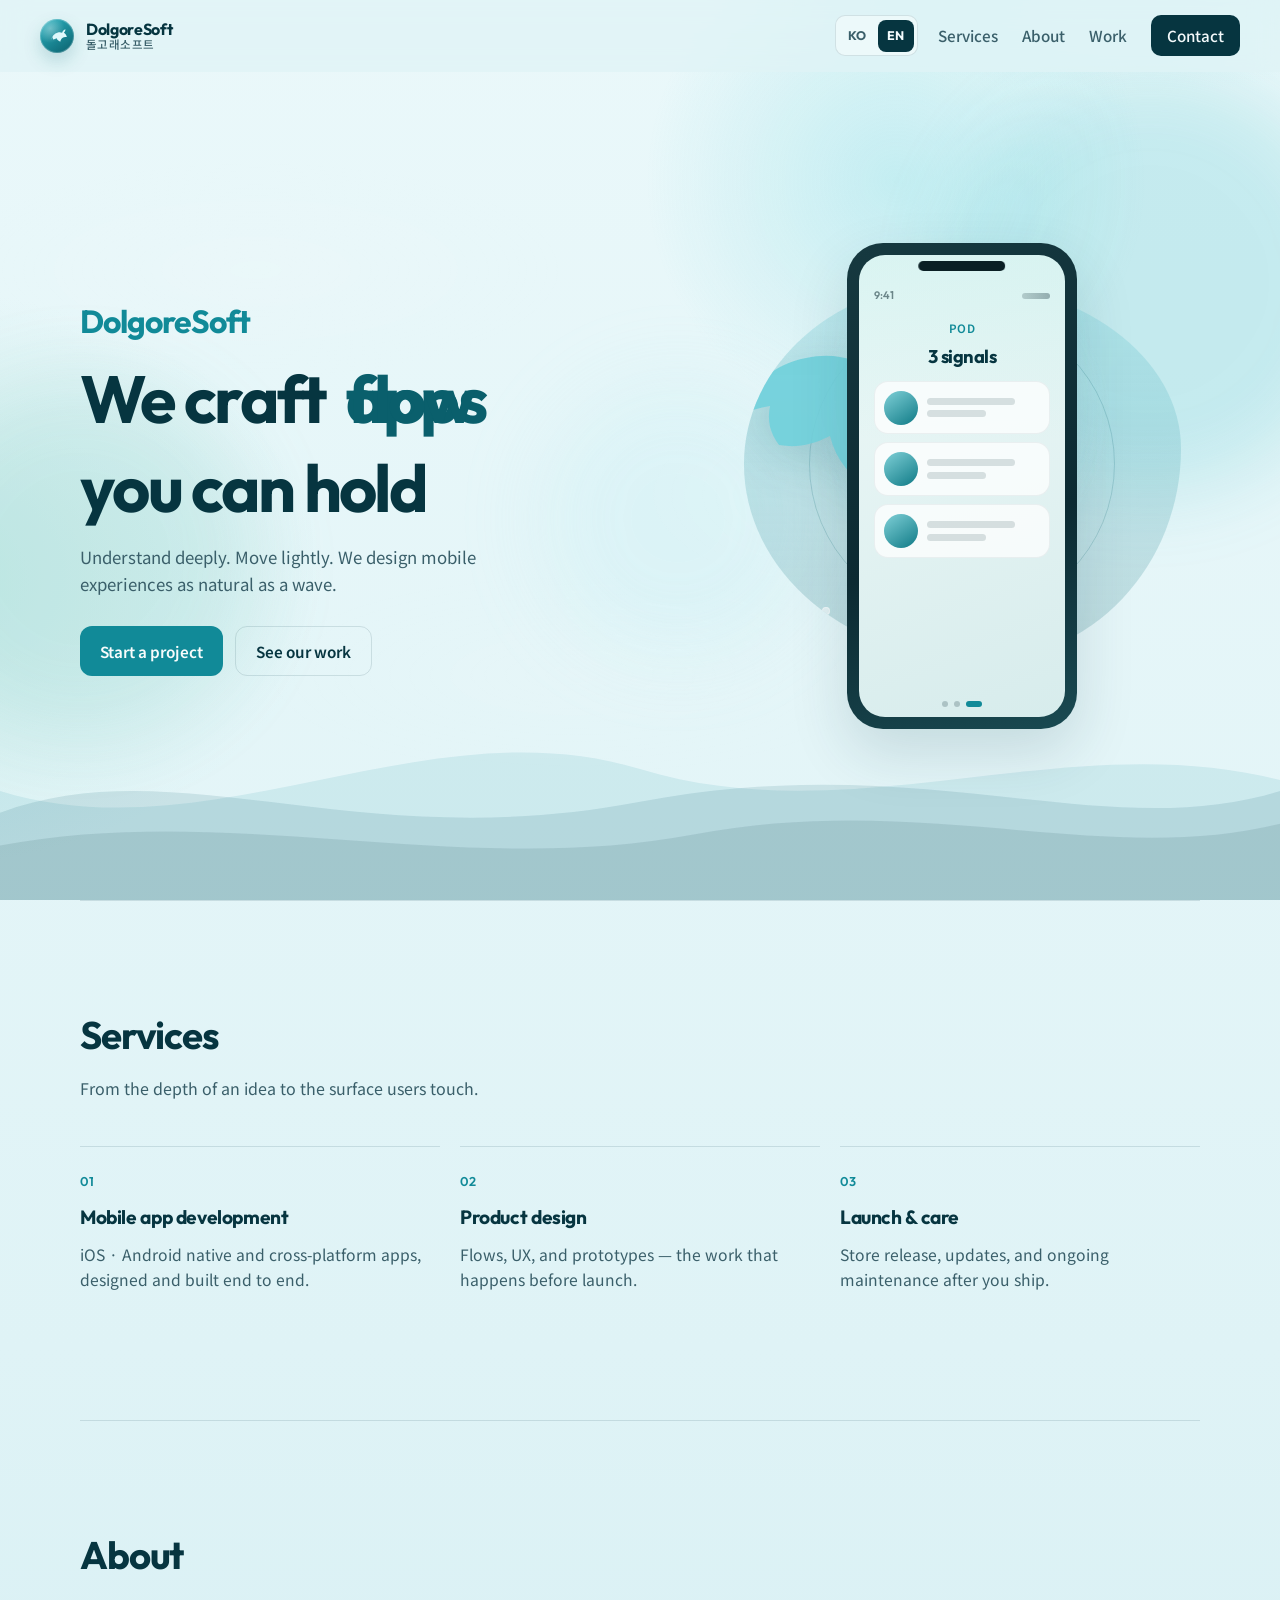
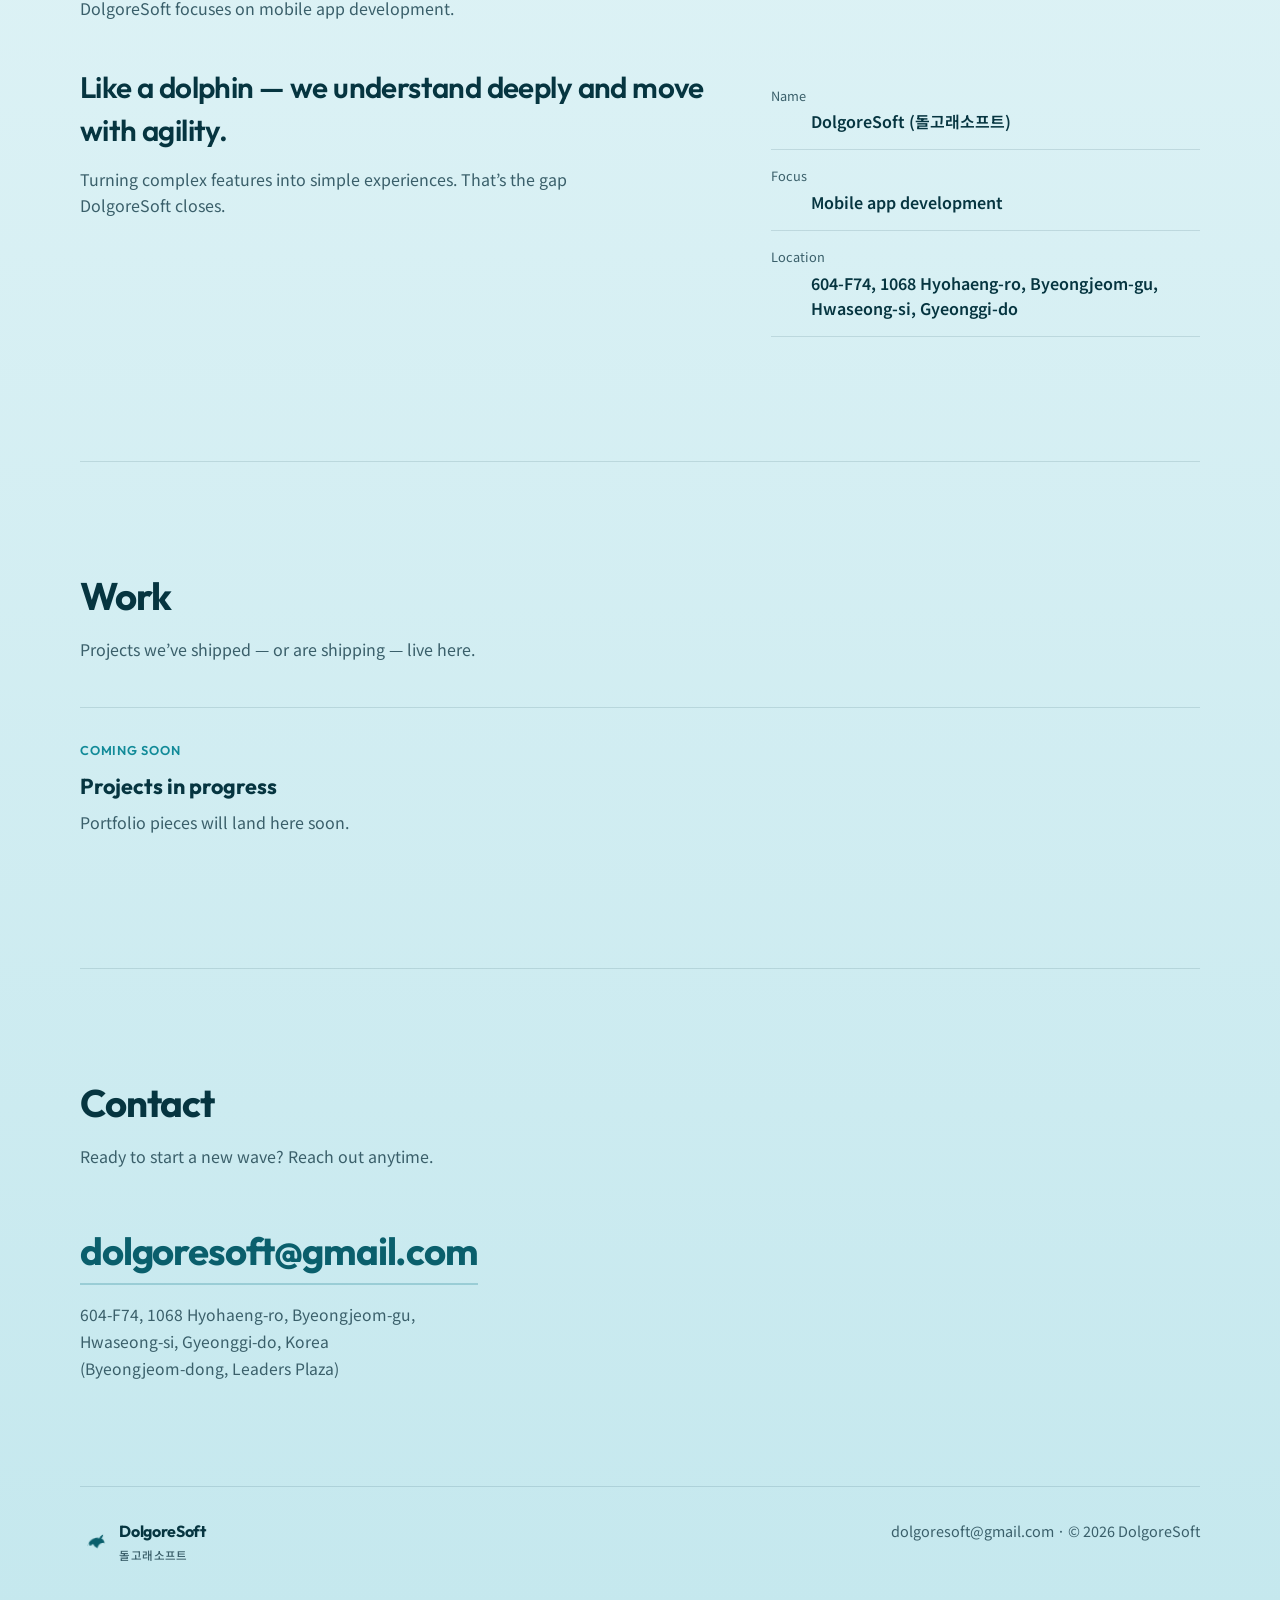
==== en/index.html @ 0cda20f8 "Add files via upload" ====
<!DOCTYPE html>
<html lang="en">
  <head>
    <meta charset="UTF-8" />
    <meta
      name="viewport"
      content="width=device-width, initial-scale=1.0, viewport-fit=cover"
    />
    <meta
      name="description"
      content="DolgoreSoft — mobile apps designed to feel as natural as a wave."
    />
    <title>DolgoreSoft | 돌고래소프트</title>
    <link rel="alternate" hreflang="ko" href="../" />
    <link rel="alternate" hreflang="en" href="./" />
    <link rel="alternate" hreflang="x-default" href="../" />
    <link rel="preconnect" href="https://fonts.googleapis.com" />
    <link rel="preconnect" href="https://fonts.gstatic.com" crossorigin />
    <link
      href="https://fonts.googleapis.com/css2?family=Outfit:wght@400;500;600;700&family=Noto+Sans+KR:wght@400;500;600;700&display=swap"
      rel="stylesheet"
    />
    <link rel="stylesheet" href="../styles.css" />
  </head>
  <body>
    <div class="ambient" aria-hidden="true">
      <div class="ambient__glow ambient__glow--a"></div>
      <div class="ambient__glow ambient__glow--b"></div>
      <div class="ambient__glow ambient__glow--c"></div>
      <div class="ambient__spot" data-spot></div>
      <div class="ambient__caustic"></div>
      <svg class="ambient__waves" viewBox="0 0 1440 220" preserveAspectRatio="none">
        <path
          class="wave wave--back"
          d="M0,120 C240,180 480,40 720,100 C960,160 1200,60 1440,110 L1440,220 L0,220 Z"
        />
        <path
          class="wave wave--mid"
          d="M0,140 C200,80 400,180 720,130 C1040,80 1240,170 1440,120 L1440,220 L0,220 Z"
        />
        <path
          class="wave wave--front"
          d="M0,170 C260,130 520,200 780,160 C1040,120 1240,190 1440,150 L1440,220 L0,220 Z"
        />
      </svg>
    </div>

    <header class="site-header">
      <a class="brand" href="#top">
        <span class="brand__mark" aria-hidden="true">
          <svg viewBox="0 0 48 48" fill="none">
            <path
              class="dolphin-path"
              d="M8.5 28.5c2.2-7.8 8.4-13.2 16.8-14.2 3.4-.4 6.2.2 8.8 1.8 1.8-3.4 4.6-5.8 8.4-6.6-.6 3.2-2.2 5.6-4.6 7.2 3.2 2.4 5 5.8 5.2 10.2-3.8-1.4-7-1.2-10 .6-2.8 1.8-4.8 4.4-5.6 7.6-3.6-2.2-6.2-5.4-7.4-9.4-2.4 1.8-4.6 2.4-7.2 2.2-.8-2.2-.8-4.2-.4-6.4z"
              fill="currentColor"
            />
            <circle cx="36.2" cy="18.8" r="1.35" fill="#e8fbff" />
          </svg>
        </span>
        <span class="brand__text">
          <span class="brand__ko">DolgoreSoft</span>
          <span class="brand__en">돌고래소프트</span>
        </span>
      </a>
      <div class="header-actions">
        <nav class="lang" aria-label="Language">
          <a class="lang__link" href="../" hreflang="ko" lang="ko">KO</a>
          <a class="lang__link is-active" href="./" hreflang="en" lang="en" aria-current="page">EN</a>
        </nav>
        <nav class="nav" aria-label="Primary">
          <a href="#services">Services</a>
          <a href="#about">About</a>
          <a href="#work">Work</a>
          <a href="#contact" class="nav__cta">Contact</a>
        </nav>
        <button class="nav-toggle" type="button" aria-label="Open menu" aria-expanded="false">
          <span></span>
          <span></span>
        </button>
      </div>
    </header>

    <main id="top">
      <section class="hero" data-hero>
        <div class="hero__copy">
          <p class="hero__brand">DolgoreSoft</p>
          <h1 class="hero__title">
            <span class="hero__title-static">We craft</span>
            <span class="hero__swap" data-swap aria-live="polite">
              <span class="hero__swap-item is-active">apps</span>
              <span class="hero__swap-item">flow</span>
              <span class="hero__swap-item">moments</span>
            </span>
            <span class="hero__title-static">you can hold</span>
          </h1>
          <p class="hero__lead">
            Understand deeply. Move lightly.
            We design mobile experiences as natural as a wave.
          </p>
          <div class="hero__actions">
            <a class="btn btn--primary" href="#contact" data-magnetic>
              <span>Start a project</span>
            </a>
            <a class="btn btn--ghost" href="#work">See our work</a>
          </div>
        </div>

        <div class="hero__visual" data-tilt-stage>
          <div class="sea" aria-hidden="true">
            <div class="sea__ripple sea__ripple--a"></div>
            <div class="sea__ripple sea__ripple--b"></div>
            <div class="sea__bubble" style="--x: 18%; --d: 0s; --s: 8px"></div>
            <div class="sea__bubble" style="--x: 72%; --d: 1.2s; --s: 6px"></div>
            <div class="sea__bubble" style="--x: 58%; --d: 2.4s; --s: 10px"></div>
            <div class="sea__bubble" style="--x: 34%; --d: 3.1s; --s: 5px"></div>

            <svg class="sea__dolphin" viewBox="0 0 240 140" fill="none">
              <path
                d="M14 86c6-10 14-18 26-22 4-16 18-30 40-34 18-4 34 0 46 10 8-14 22-24 42-26-2 12-8 22-18 28 18 8 30 24 32 46-16-6-30-4-42 6-8 6-14 14-16 24-14-8-24-20-28-36-12 6-22 8-34 6-6-8-8-16-6-26-14 2-26 8-42 24z"
                fill="url(#dolphinGradEn)"
              />
              <path
                d="M156 48c8-2 16-1 24 4 2 8-2 14-10 18-8 2-16 0-22-6 2-6 4-12 8-16z"
                fill="url(#dolphinGradEn)"
                opacity="0.9"
              />
              <circle cx="168" cy="52" r="3.4" fill="#f4fdff" />
              <path
                d="M188 34c10-4 22-2 30 6-12 2-22 8-28 18-4-8-6-16-2-24z"
                fill="url(#dolphinGradEn)"
                opacity="0.85"
              />
              <defs>
                <linearGradient id="dolphinGradEn" x1="20" y1="30" x2="210" y2="110">
                  <stop stop-color="#6fd0db" />
                  <stop offset="0.55" stop-color="#1494a3" />
                  <stop offset="1" stop-color="#0a5f6c" />
                </linearGradient>
              </defs>
            </svg>
          </div>

          <button
            class="phone"
            type="button"
            data-phone
            aria-label="Advance app preview screens"
          >
            <div class="phone__bezel" data-tilt>
              <div class="phone__notch"></div>
              <div class="phone__screen">
                <div class="phone__slides" data-slides>
                  <article class="phone__slide is-active" data-slide="0">
                    <div class="ui-status">
                      <span>9:41</span>
                      <span class="ui-dots"></span>
                    </div>
                    <p class="ui-eyebrow">Tide</p>
                    <h3 class="ui-title">Morning dive</h3>
                    <div class="ui-hero-block ui-hero-block--sea"></div>
                    <div class="ui-row">
                      <div class="ui-chip">Focus</div>
                      <div class="ui-chip">Flow</div>
                    </div>
                    <div class="ui-cta">Continue</div>
                  </article>
                  <article class="phone__slide" data-slide="1">
                    <div class="ui-status">
                      <span>9:41</span>
                      <span class="ui-dots"></span>
                    </div>
                    <p class="ui-eyebrow">Current</p>
                    <h3 class="ui-title">Weekly pulse</h3>
                    <div class="ui-bars" aria-hidden="true">
                      <span style="--h: 42%"></span>
                      <span style="--h: 68%"></span>
                      <span style="--h: 54%"></span>
                      <span style="--h: 86%"></span>
                      <span style="--h: 70%"></span>
                    </div>
                    <div class="ui-stat">
                      <strong>+18%</strong>
                      <span>smoother flow</span>
                    </div>
                  </article>
                  <article class="phone__slide" data-slide="2">
                    <div class="ui-status">
                      <span>9:41</span>
                      <span class="ui-dots"></span>
                    </div>
                    <p class="ui-eyebrow">Pod</p>
                    <h3 class="ui-title">3 signals</h3>
                    <div class="ui-list">
                      <div class="ui-list-item">
                        <span class="ui-avatar"></span>
                        <span class="ui-lines"><i></i><i></i></span>
                      </div>
                      <div class="ui-list-item">
                        <span class="ui-avatar"></span>
                        <span class="ui-lines"><i></i><i></i></span>
                      </div>
                      <div class="ui-list-item">
                        <span class="ui-avatar"></span>
                        <span class="ui-lines"><i></i><i></i></span>
                      </div>
                    </div>
                  </article>
                </div>
                <div class="phone__dots" data-dots aria-hidden="true">
                  <span class="is-active"></span>
                  <span></span>
                  <span></span>
                </div>
              </div>
            </div>
          </button>

          <p class="hero__hint">Tap the screen for the next wave</p>
        </div>
      </section>

      <section id="services" class="section" data-reveal>
        <div class="section__head">
          <h2>Services</h2>
          <p>From the depth of an idea to the surface users touch.</p>
        </div>
        <ul class="service-list">
          <li class="service-item" data-reveal-item>
            <span class="service-item__index">01</span>
            <h3>Mobile app development</h3>
            <p>iOS · Android native and cross-platform apps, designed and built end to end.</p>
          </li>
          <li class="service-item" data-reveal-item>
            <span class="service-item__index">02</span>
            <h3>Product design</h3>
            <p>Flows, UX, and prototypes — the work that happens before launch.</p>
          </li>
          <li class="service-item" data-reveal-item>
            <span class="service-item__index">03</span>
            <h3>Launch &amp; care</h3>
            <p>Store release, updates, and ongoing maintenance after you ship.</p>
          </li>
        </ul>
      </section>

      <section id="about" class="section section--about" data-reveal>
        <div class="section__head">
          <h2>About</h2>
          <p>DolgoreSoft focuses on mobile app development.</p>
        </div>
        <div class="about-grid">
          <div class="about-story" data-reveal-item>
            <p class="about-lead">
              Like a dolphin — we understand deeply and move with agility.
            </p>
            <p class="about-body">
              Turning complex features into simple experiences.
              That’s the gap DolgoreSoft closes.
            </p>
          </div>
          <dl class="about-meta" data-reveal-item>
            <div>
              <dt>Name</dt>
              <dd>DolgoreSoft (돌고래소프트)</dd>
            </div>
            <div>
              <dt>Focus</dt>
              <dd>Mobile app development</dd>
            </div>
            <div>
              <dt>Location</dt>
              <dd>604-F74, 1068 Hyohaeng-ro, Byeongjeom-gu, Hwaseong-si, Gyeonggi-do</dd>
            </div>
          </dl>
        </div>
      </section>

      <section id="work" class="section" data-reveal>
        <div class="section__head">
          <h2>Work</h2>
          <p>Projects we’ve shipped — or are shipping — live here.</p>
        </div>
        <ul class="work-list">
          <li class="work-item work-item--empty" data-reveal-item>
            <span class="work-item__label">Coming soon</span>
            <h3>Projects in progress</h3>
            <p>Portfolio pieces will land here soon.</p>
          </li>
        </ul>
      </section>

      <section id="contact" class="section section--contact" data-reveal>
        <div class="section__head">
          <h2>Contact</h2>
          <p>Ready to start a new wave? Reach out anytime.</p>
        </div>
        <div class="contact-block" data-reveal-item>
          <a class="contact-link" href="mailto:dolgoresoft@gmail.com">
            dolgoresoft@gmail.com
          </a>
          <address class="contact-address">
            604-F74, 1068 Hyohaeng-ro, Byeongjeom-gu,<br />
            Hwaseong-si, Gyeonggi-do, Korea<br />
            (Byeongjeom-dong, Leaders Plaza)
          </address>
        </div>
      </section>
    </main>

    <footer class="site-footer">
      <div class="site-footer__brand">
        <span class="brand__mark brand__mark--sm" aria-hidden="true">
          <svg viewBox="0 0 48 48" fill="none">
            <path
              d="M8.5 28.5c2.2-7.8 8.4-13.2 16.8-14.2 3.4-.4 6.2.2 8.8 1.8 1.8-3.4 4.6-5.8 8.4-6.6-.6 3.2-2.2 5.6-4.6 7.2 3.2 2.4 5 5.8 5.2 10.2-3.8-1.4-7-1.2-10 .6-2.8 1.8-4.8 4.4-5.6 7.6-3.6-2.2-6.2-5.4-7.4-9.4-2.4 1.8-4.6 2.4-7.2 2.2-.8-2.2-.8-4.2-.4-6.4z"
              fill="currentColor"
            />
          </svg>
        </span>
        <div>
          <span class="brand__ko">DolgoreSoft</span>
          <span class="brand__en">돌고래소프트</span>
        </div>
      </div>
      <p>
        <a href="mailto:dolgoresoft@gmail.com">dolgoresoft@gmail.com</a>
        · © <span id="year"></span> DolgoreSoft
      </p>
    </footer>

    <script src="../main.js"></script>
  </body>
</html>
---- styles.css ----
:root {
  --bg: #dff3f6;
  --bg-deep: #c5e8ee;
  --ink: #063540;
  --ink-soft: #3a5f6a;
  --line: rgba(6, 53, 64, 0.12);
  --accent: #118a98;
  --accent-deep: #0a5f6c;
  --foam: #eefbff;
  --sea: #7fd4de;
  --surface: rgba(255, 255, 255, 0.55);
  --surface-strong: rgba(255, 255, 255, 0.85);
  --shadow: 0 24px 60px rgba(6, 60, 72, 0.14);
  --radius: 18px;
  --font-display: "Outfit", "Noto Sans KR", sans-serif;
  --font-body: "Noto Sans KR", "Outfit", sans-serif;
  --header-h: 72px;
  --max: 1120px;
  --spot-x: 70%;
  --spot-y: 20%;
  --page-pad: clamp(1rem, 4vw, 2.5rem);
  --safe-t: env(safe-area-inset-top, 0px);
  --safe-r: env(safe-area-inset-right, 0px);
  --safe-b: env(safe-area-inset-bottom, 0px);
  --safe-l: env(safe-area-inset-left, 0px);
}

*,
*::before,
*::after {
  box-sizing: border-box;
}

html {
  scroll-behavior: smooth;
}

body {
  margin: 0;
  min-height: 100vh;
  min-height: 100dvh;
  color: var(--ink);
  font-family: var(--font-body);
  font-size: 16px;
  line-height: 1.6;
  background:
    radial-gradient(1000px 640px at 88% -8%, rgba(90, 210, 220, 0.38), transparent 55%),
    radial-gradient(820px 560px at -8% 18%, rgba(160, 220, 210, 0.42), transparent 52%),
    radial-gradient(700px 420px at 50% 110%, rgba(10, 95, 108, 0.12), transparent 60%),
    linear-gradient(180deg, #eaf8fa 0%, var(--bg) 42%, var(--bg-deep) 100%);
  overflow-x: hidden;
  -webkit-text-size-adjust: 100%;
  text-size-adjust: 100%;
}

body.is-nav-open {
  overflow: hidden;
}

img {
  max-width: 100%;
  display: block;
}

a {
  color: inherit;
  text-decoration: none;
}

button {
  font: inherit;
  color: inherit;
}

ul,
dl {
  margin: 0;
  padding: 0;
  list-style: none;
}

h1,
h2,
h3,
p {
  margin: 0;
}

.ambient {
  pointer-events: none;
  position: fixed;
  inset: 0;
  z-index: -1;
  overflow: hidden;
}

.ambient__glow {
  position: absolute;
  border-radius: 50%;
  filter: blur(40px);
  opacity: 0.55;
  animation: drift 14s ease-in-out infinite;
}

.ambient__glow--a {
  width: 420px;
  height: 420px;
  top: 8%;
  right: -80px;
  background: rgba(64, 190, 200, 0.38);
}

.ambient__glow--b {
  width: 360px;
  height: 360px;
  bottom: 18%;
  left: -100px;
  background: rgba(120, 200, 190, 0.32);
  animation-delay: -5s;
}

.ambient__glow--c {
  width: 280px;
  height: 280px;
  top: 42%;
  left: 42%;
  background: rgba(180, 235, 240, 0.35);
  animation-delay: -9s;
}

.ambient__spot {
  position: absolute;
  width: 520px;
  height: 520px;
  left: var(--spot-x);
  top: var(--spot-y);
  translate: -50% -50%;
  border-radius: 50%;
  background: radial-gradient(circle, rgba(90, 210, 220, 0.3), transparent 68%);
  transition: opacity 0.4s ease;
  opacity: 0.85;
  will-change: left, top;
}

.ambient__caustic {
  position: absolute;
  inset: 0;
  opacity: 0.35;
  background:
    radial-gradient(ellipse 40% 20% at 20% 30%, rgba(255, 255, 255, 0.35), transparent 60%),
    radial-gradient(ellipse 30% 18% at 70% 55%, rgba(255, 255, 255, 0.22), transparent 65%),
    radial-gradient(ellipse 35% 16% at 45% 75%, rgba(255, 255, 255, 0.18), transparent 70%);
  animation: caustic 12s ease-in-out infinite;
  mix-blend-mode: soft-light;
}

.ambient__waves {
  position: absolute;
  left: 0;
  right: 0;
  bottom: 0;
  width: 100%;
  height: min(28vh, 240px);
}

.wave {
  animation: tide 10s ease-in-out infinite;
}

.wave--back {
  fill: rgba(17, 138, 152, 0.1);
}

.wave--mid {
  fill: rgba(10, 95, 108, 0.12);
  animation-duration: 8s;
  animation-delay: -2s;
}

.wave--front {
  fill: rgba(6, 53, 64, 0.1);
  animation-duration: 7s;
  animation-delay: -4s;
}

@keyframes drift {
  0%,
  100% {
    transform: translate(0, 0) scale(1);
  }
  50% {
    transform: translate(-18px, 22px) scale(1.05);
  }
}

@keyframes caustic {
  0%,
  100% {
    transform: translate(0, 0) scale(1);
    opacity: 0.28;
  }
  50% {
    transform: translate(-12px, 8px) scale(1.04);
    opacity: 0.4;
  }
}

@keyframes tide {
  0%,
  100% {
    transform: translateX(0);
  }
  50% {
    transform: translateX(-2.5%);
  }
}

.site-header {
  position: sticky;
  top: 0;
  z-index: 20;
  display: flex;
  align-items: center;
  justify-content: space-between;
  gap: 1rem;
  height: calc(var(--header-h) + var(--safe-t));
  padding:
    var(--safe-t)
    calc(var(--page-pad) + var(--safe-r))
    0
    calc(var(--page-pad) + var(--safe-l));
  backdrop-filter: blur(14px);
  background: rgba(223, 243, 246, 0.75);
  border-bottom: 1px solid transparent;
  transition: border-color 0.25s ease, background 0.25s ease;
}

.site-header.is-scrolled {
  border-bottom-color: var(--line);
  background: rgba(234, 248, 250, 0.88);
}

.brand {
  display: flex;
  align-items: center;
  gap: 0.75rem;
}

.brand__mark {
  display: grid;
  place-items: center;
  width: 34px;
  height: 34px;
  border-radius: 50%;
  color: #dff8fb;
  background:
    radial-gradient(circle at 30% 28%, rgba(255, 255, 255, 0.35), transparent 42%),
    linear-gradient(145deg, #2db6c4, #0a5f6c);
  box-shadow:
    inset 0 0 0 1px rgba(255, 255, 255, 0.22),
    0 8px 18px rgba(10, 95, 108, 0.2);
  transition: transform 0.35s ease;
  overflow: hidden;
}

.brand__mark svg {
  width: 22px;
  height: 22px;
  transform: translate(1px, 1px) rotate(-8deg);
}

.brand__mark--sm {
  width: 28px;
  height: 28px;
  color: var(--accent-deep);
  background: transparent;
  box-shadow: none;
}

.brand__mark--sm svg {
  width: 24px;
  height: 24px;
  color: var(--accent-deep);
}

.brand:hover .brand__mark {
  transform: translateY(-2px) rotate(-6deg) scale(1.05);
}

.brand__text {
  display: flex;
  flex-direction: column;
  line-height: 1.15;
}

.brand__ko {
  font-family: var(--font-display);
  font-weight: 700;
  font-size: 1rem;
  letter-spacing: -0.02em;
}

.brand__en {
  font-family: var(--font-display);
  font-size: 0.72rem;
  font-weight: 500;
  color: var(--ink-soft);
  letter-spacing: 0.04em;
}

.header-actions {
  display: flex;
  align-items: center;
  gap: 1.25rem;
}

.lang {
  display: inline-flex;
  align-items: center;
  gap: 0.15rem;
  padding: 0.2rem;
  border: 1px solid var(--line);
  border-radius: 10px;
  background: rgba(255, 255, 255, 0.45);
}

.lang__link {
  min-width: 36px;
  min-height: 32px;
  display: inline-flex;
  align-items: center;
  justify-content: center;
  border-radius: 8px;
  font-family: var(--font-display);
  font-size: 0.78rem;
  font-weight: 700;
  letter-spacing: 0.04em;
  color: var(--ink-soft);
  transition: background 0.2s ease, color 0.2s ease;
}

.lang__link:hover {
  color: var(--ink);
}

.lang__link.is-active {
  background: var(--ink);
  color: #f4fcfd;
}

.nav {
  display: flex;
  align-items: center;
  gap: 1.5rem;
}

.nav a {
  font-size: 0.95rem;
  font-weight: 500;
  color: var(--ink-soft);
  transition: color 0.2s ease;
}

.nav a:hover {
  color: var(--ink);
}

.nav__cta {
  padding: 0.55rem 1rem;
  border-radius: 10px;
  background: var(--ink);
  color: #f4fafb !important;
}

.nav__cta:hover {
  background: var(--accent-deep);
  color: #fff !important;
}

.nav-toggle {
  display: none;
  width: 44px;
  height: 44px;
  border: 1px solid var(--line);
  border-radius: 10px;
  background: var(--surface-strong);
  padding: 0;
  cursor: pointer;
  flex-shrink: 0;
  -webkit-tap-highlight-color: transparent;
}

.nav-toggle span {
  display: block;
  width: 18px;
  height: 2px;
  margin: 5px auto;
  background: var(--ink);
  transition: transform 0.25s ease, opacity 0.25s ease;
}

.nav-toggle[aria-expanded="true"] span:first-child {
  transform: translateY(3.5px) rotate(45deg);
}

.nav-toggle[aria-expanded="true"] span:last-child {
  transform: translateY(-3.5px) rotate(-45deg);
}

main {
  width: min(100% - (var(--page-pad) * 2), var(--max));
  margin: 0 auto;
  padding-left: var(--safe-l);
  padding-right: var(--safe-r);
}

.hero {
  display: grid;
  grid-template-columns: 1.1fr 0.9fr;
  align-items: center;
  gap: clamp(2rem, 5vw, 4rem);
  min-height: calc(100svh - var(--header-h) - var(--safe-t));
  min-height: calc(100dvh - var(--header-h) - var(--safe-t));
  padding: clamp(1.5rem, 5vw, 4rem) 0;
  perspective: 1200px;
}

.hero__brand {
  font-family: var(--font-display);
  font-size: clamp(1.5rem, 3vw, 2rem);
  font-weight: 700;
  letter-spacing: -0.03em;
  color: var(--accent);
  margin-bottom: 0.75rem;
  opacity: 0;
  animation: rise 0.8s ease forwards;
}

.hero__title {
  font-family: var(--font-display);
  font-size: clamp(2rem, 5.2vw, 4.2rem);
  font-weight: 700;
  line-height: 1.18;
  letter-spacing: -0.04em;
  margin-bottom: 1.1rem;
  opacity: 0;
  animation: rise 0.8s ease 0.1s forwards;
  display: flex;
  flex-wrap: wrap;
  align-items: baseline;
  gap: 0.15em 0.3em;
}

.hero__swap {
  position: relative;
  display: inline-grid;
  min-width: 3.4em;
  color: var(--accent-deep);
  overflow: hidden;
  vertical-align: baseline;
}

html[lang="en"] .hero__swap {
  min-width: 4.6em;
}

.hero__swap-item {
  grid-area: 1 / 1;
  opacity: 0;
  transform: translateY(110%);
  transition:
    opacity 0.45s ease,
    transform 0.55s cubic-bezier(0.22, 1, 0.36, 1);
}

.hero__swap-item.is-active {
  opacity: 1;
  transform: translateY(0);
}

.hero__swap-item.is-exit {
  opacity: 0;
  transform: translateY(-110%);
}

.hero__lead {
  max-width: 28rem;
  color: var(--ink-soft);
  font-size: 1.05rem;
  margin-bottom: 1.75rem;
  opacity: 0;
  animation: rise 0.8s ease 0.2s forwards;
}

.hero__actions {
  display: flex;
  flex-wrap: wrap;
  gap: 0.75rem;
  opacity: 0;
  animation: rise 0.8s ease 0.3s forwards;
}

.btn {
  position: relative;
  display: inline-flex;
  align-items: center;
  justify-content: center;
  min-height: 48px;
  padding: 0.75rem 1.25rem;
  border-radius: 12px;
  font-weight: 600;
  font-size: 0.95rem;
  transition:
    transform 0.2s ease,
    background 0.2s ease,
    color 0.2s ease,
    box-shadow 0.2s ease;
  will-change: transform;
  -webkit-tap-highlight-color: transparent;
  touch-action: manipulation;
}

.btn--primary {
  background: var(--accent);
  color: #f7fcfc;
  overflow: hidden;
}

.btn--primary span {
  position: relative;
  z-index: 1;
}

.btn--primary:hover {
  background: var(--accent-deep);
  box-shadow: 0 12px 28px rgba(15, 122, 134, 0.28);
}

.btn--ghost {
  background: transparent;
  border: 1px solid var(--line);
  color: var(--ink);
}

.btn--ghost:hover {
  background: var(--surface-strong);
  transform: translateY(-1px);
}

.hero__visual {
  position: relative;
  display: grid;
  place-items: center;
  min-height: 460px;
  opacity: 0;
  animation: rise 1s ease 0.25s forwards;
}

.sea {
  position: absolute;
  inset: 8% 4% 14%;
  border-radius: 48% 52% 46% 54% / 48% 44% 56% 52%;
  background:
    radial-gradient(circle at 50% 35%, rgba(190, 240, 245, 0.55), transparent 45%),
    linear-gradient(180deg, rgba(127, 212, 222, 0.35), rgba(10, 95, 108, 0.18));
  overflow: hidden;
}

.sea__ripple {
  position: absolute;
  left: 50%;
  top: 48%;
  width: 70%;
  aspect-ratio: 1;
  border: 1px solid rgba(10, 95, 108, 0.18);
  border-radius: 50%;
  transform: translate(-50%, -50%);
  animation: ripple 5.5s ease-out infinite;
}

.sea__ripple--b {
  width: 48%;
  animation-delay: 1.6s;
}

.sea__bubble {
  position: absolute;
  bottom: 12%;
  left: var(--x);
  width: var(--s);
  height: var(--s);
  border-radius: 50%;
  background: rgba(255, 255, 255, 0.55);
  box-shadow: inset 0 0 0 1px rgba(255, 255, 255, 0.4);
  animation: bubble 7s ease-in-out infinite;
  animation-delay: var(--d);
}

.sea__dolphin {
  position: absolute;
  width: min(88%, 360px);
  left: 28%;
  top: 36%;
  transform: translate(-50%, -50%);
  opacity: 0.9;
  z-index: 0;
  animation: swim 7s ease-in-out infinite;
  filter: drop-shadow(0 16px 24px rgba(10, 95, 108, 0.22));
}

@keyframes swim {
  0%,
  100% {
    transform: translate(-54%, -48%) rotate(-6deg);
  }
  50% {
    transform: translate(-44%, -56%) rotate(4deg);
  }
}

.phone {
  position: relative;
  z-index: 2;
  border: 0;
  padding: 0;
  background: transparent;
  cursor: pointer;
  -webkit-tap-highlight-color: transparent;
}

.hero__hint {
  position: absolute;
  bottom: 0.35rem;
  font-size: 0.82rem;
  color: var(--ink-soft);
  letter-spacing: -0.01em;
  opacity: 0.8;
  animation: pulse-hint 2.4s ease-in-out infinite;
}

.phone__bezel {
  width: min(230px, 58vw);
  aspect-ratio: 9 / 19;
  padding: 12px;
  border-radius: 36px;
  background: linear-gradient(160deg, #163940, #0c2a32 60%, #1a4a52);
  box-shadow: var(--shadow);
  transform-style: preserve-3d;
  transition: transform 0.15s ease-out, box-shadow 0.3s ease;
  will-change: transform;
}

.phone:hover .phone__bezel,
.phone:focus-visible .phone__bezel {
  box-shadow: 0 28px 70px rgba(10, 60, 70, 0.2);
}

.phone:active .phone__bezel {
  transform: scale(0.98);
}

.phone__notch {
  position: absolute;
  top: 18px;
  left: 50%;
  width: 38%;
  height: 10px;
  transform: translateX(-50%);
  border-radius: 999px;
  background: #0a1f24;
  z-index: 2;
}

.phone__screen {
  position: relative;
  height: 100%;
  border-radius: 26px;
  overflow: hidden;
  background:
    linear-gradient(180deg, rgba(180, 235, 230, 0.35), transparent 40%),
    linear-gradient(160deg, #eef9f8, #d7ecec);
}

.phone__slides {
  position: relative;
  height: calc(100% - 28px);
}

.phone__slide {
  position: absolute;
  inset: 0;
  display: flex;
  flex-direction: column;
  gap: 0.55rem;
  padding: 2rem 0.95rem 0.75rem;
  opacity: 0;
  transform: translateX(18%) scale(0.98);
  pointer-events: none;
  transition:
    opacity 0.4s ease,
    transform 0.5s cubic-bezier(0.22, 1, 0.36, 1);
}

.phone__slide.is-active {
  opacity: 1;
  transform: translateX(0) scale(1);
  pointer-events: auto;
}

.phone__slide.is-exit {
  opacity: 0;
  transform: translateX(-14%) scale(0.98);
}

.phone__dots {
  position: absolute;
  left: 0;
  right: 0;
  bottom: 10px;
  display: flex;
  justify-content: center;
  gap: 6px;
}

.phone__dots span {
  width: 6px;
  height: 6px;
  border-radius: 50%;
  background: rgba(12, 42, 50, 0.22);
  transition: width 0.25s ease, background 0.25s ease;
}

.phone__dots span.is-active {
  width: 16px;
  border-radius: 999px;
  background: var(--accent);
}

.ui-status {
  display: flex;
  justify-content: space-between;
  align-items: center;
  font-family: var(--font-display);
  font-size: 0.68rem;
  font-weight: 600;
  color: rgba(12, 42, 50, 0.55);
}

.ui-dots {
  width: 28px;
  height: 6px;
  border-radius: 999px;
  background: linear-gradient(90deg, rgba(12, 42, 50, 0.2), rgba(12, 42, 50, 0.35));
}

.ui-eyebrow {
  margin-top: 0.35rem;
  font-size: 0.72rem;
  font-weight: 600;
  letter-spacing: 0.04em;
  text-transform: uppercase;
  color: var(--accent);
}

.ui-title {
  font-family: var(--font-display);
  font-size: 1.15rem;
  letter-spacing: -0.03em;
  line-height: 1.2;
}

.ui-hero-block {
  flex: 1.4;
  min-height: 70px;
  border-radius: 16px;
  background:
    linear-gradient(135deg, rgba(17, 138, 152, 0.28), rgba(255, 255, 255, 0.7));
  border: 1px solid rgba(12, 42, 50, 0.06);
}

.ui-hero-block--sea {
  background:
    radial-gradient(circle at 70% 30%, rgba(255, 255, 255, 0.45), transparent 40%),
    linear-gradient(160deg, #7fd4de 0%, #118a98 48%, #0a5f6c 100%);
  position: relative;
  overflow: hidden;
}

.ui-hero-block--sea::after {
  content: "";
  position: absolute;
  width: 54px;
  height: 28px;
  right: 14px;
  bottom: 16px;
  border-radius: 50% 50% 40% 60%;
  background: rgba(238, 251, 255, 0.55);
  transform: rotate(-18deg);
  box-shadow: -18px 4px 0 -6px rgba(238, 251, 255, 0.28);
}

.ui-row {
  display: grid;
  grid-template-columns: 1fr 1fr;
  gap: 0.45rem;
}

.ui-chip {
  min-height: 42px;
  display: grid;
  place-items: center;
  border-radius: 12px;
  background: rgba(255, 255, 255, 0.75);
  border: 1px solid rgba(12, 42, 50, 0.06);
  font-size: 0.72rem;
  font-weight: 600;
  color: var(--ink-soft);
}

.ui-cta {
  min-height: 38px;
  display: grid;
  place-items: center;
  border-radius: 12px;
  background: rgba(15, 122, 134, 0.9);
  color: #f7fcfc;
  font-size: 0.78rem;
  font-weight: 600;
}

.ui-bars {
  flex: 1.5;
  display: grid;
  grid-template-columns: repeat(5, 1fr);
  align-items: end;
  gap: 0.35rem;
  padding: 0.4rem 0.15rem;
}

.ui-bars span {
  display: block;
  height: var(--h);
  border-radius: 8px 8px 4px 4px;
  background: linear-gradient(180deg, #3db8c2, #0f7a86);
  transform-origin: bottom;
  animation: bar-grow 0.7s ease both;
}

.phone__slide:not(.is-active) .ui-bars span {
  animation: none;
}

.ui-stat {
  display: flex;
  flex-direction: column;
  gap: 0.15rem;
  padding: 0.75rem;
  border-radius: 14px;
  background: rgba(255, 255, 255, 0.72);
  border: 1px solid rgba(12, 42, 50, 0.06);
}

.ui-stat strong {
  font-family: var(--font-display);
  font-size: 1.2rem;
  color: var(--accent-deep);
}

.ui-stat span {
  font-size: 0.72rem;
  color: var(--ink-soft);
}

.ui-list {
  display: grid;
  gap: 0.5rem;
  margin-top: 0.25rem;
}

.ui-list-item {
  display: grid;
  grid-template-columns: 34px 1fr;
  gap: 0.55rem;
  align-items: center;
  padding: 0.55rem;
  border-radius: 14px;
  background: rgba(255, 255, 255, 0.72);
  border: 1px solid rgba(12, 42, 50, 0.06);
}

.ui-avatar {
  width: 34px;
  height: 34px;
  border-radius: 50%;
  background: linear-gradient(145deg, #7fd0d7, #0f7a86);
}

.ui-lines {
  display: grid;
  gap: 0.35rem;
}

.ui-lines i {
  display: block;
  height: 7px;
  border-radius: 999px;
  background: rgba(12, 42, 50, 0.14);
}

.ui-lines i:first-child {
  width: 78%;
}

.ui-lines i:last-child {
  width: 52%;
}

@keyframes rise {
  from {
    opacity: 0;
    transform: translateY(18px);
  }
  to {
    opacity: 1;
    transform: translateY(0);
  }
}

@keyframes ripple {
  0% {
    transform: translate(-50%, -50%) scale(0.72);
    opacity: 0.55;
  }
  100% {
    transform: translate(-50%, -50%) scale(1.18);
    opacity: 0;
  }
}

@keyframes bubble {
  0% {
    transform: translateY(0) scale(1);
    opacity: 0;
  }
  15% {
    opacity: 0.7;
  }
  100% {
    transform: translateY(-160px) scale(0.7);
    opacity: 0;
  }
}

@keyframes pulse-hint {
  0%,
  100% {
    opacity: 0.45;
  }
  50% {
    opacity: 0.9;
  }
}

@keyframes bar-grow {
  from {
    transform: scaleY(0.2);
    opacity: 0.4;
  }
  to {
    transform: scaleY(1);
    opacity: 1;
  }
}

.section {
  padding: clamp(4rem, 10vw, 6.5rem) 0;
  border-top: 1px solid var(--line);
}

.section__head {
  max-width: 36rem;
  margin-bottom: clamp(2rem, 4vw, 2.75rem);
}

.section__head h2 {
  font-family: var(--font-display);
  font-size: clamp(1.8rem, 3vw, 2.4rem);
  letter-spacing: -0.03em;
  margin-bottom: 0.6rem;
}

.section__head p {
  color: var(--ink-soft);
}

.service-list {
  display: grid;
  grid-template-columns: repeat(3, 1fr);
  gap: 1.25rem;
}

.service-item {
  position: relative;
  padding: 1.5rem 0 1.5rem;
  border-top: 1px solid var(--line);
  transition: transform 0.35s ease;
}

.service-item::before {
  content: "";
  position: absolute;
  left: 0;
  top: -1px;
  width: 0;
  height: 2px;
  background: var(--accent);
  transition: width 0.4s cubic-bezier(0.22, 1, 0.36, 1);
}

.service-item:hover {
  transform: translateY(-4px);
}

.service-item:hover::before {
  width: 100%;
}

.service-item__index {
  display: block;
  margin-bottom: 0.7rem;
  font-family: var(--font-display);
  font-size: 0.8rem;
  font-weight: 600;
  letter-spacing: 0.08em;
  color: var(--accent);
}

.service-item h3 {
  font-family: var(--font-display);
  font-size: 1.2rem;
  letter-spacing: -0.02em;
  margin-bottom: 0.55rem;
}

.service-item p {
  color: var(--ink-soft);
  font-size: 0.98rem;
}

.about-grid {
  display: grid;
  grid-template-columns: 1.2fr 0.8fr;
  gap: clamp(1.5rem, 4vw, 3rem);
  align-items: start;
}

.about-story {
  display: grid;
  gap: 1rem;
}

.about-lead {
  font-family: var(--font-display);
  font-size: clamp(1.35rem, 2.5vw, 1.85rem);
  font-weight: 600;
  line-height: 1.45;
  letter-spacing: -0.02em;
}

.about-body {
  color: var(--ink-soft);
  max-width: 34rem;
}

.about-meta {
  display: grid;
  gap: 1rem;
  padding: 1.25rem 0;
}

.about-meta div {
  display: grid;
  gap: 0.2rem;
  padding-bottom: 0.9rem;
  border-bottom: 1px solid var(--line);
}

.about-meta dt {
  font-size: 0.8rem;
  color: var(--ink-soft);
}

.about-meta dd {
  font-weight: 600;
}

.work-list {
  display: grid;
  gap: 1rem;
}

.work-item {
  padding: 1.75rem 0;
  border-top: 1px solid var(--line);
  transition: padding-left 0.3s ease;
}

.work-item:hover {
  padding-left: 0.5rem;
}

.work-item__label {
  display: inline-block;
  margin-bottom: 0.55rem;
  font-family: var(--font-display);
  font-size: 0.8rem;
  font-weight: 600;
  letter-spacing: 0.06em;
  text-transform: uppercase;
  color: var(--accent);
}

.work-item h3 {
  font-family: var(--font-display);
  font-size: 1.35rem;
  margin-bottom: 0.4rem;
}

.work-item p {
  color: var(--ink-soft);
}

.section--contact .contact-block {
  padding: 0.5rem 0 0;
}

.contact-link {
  display: inline-block;
  max-width: 100%;
  font-family: var(--font-display);
  font-size: clamp(1.25rem, 4vw, 2.4rem);
  font-weight: 700;
  letter-spacing: -0.03em;
  color: var(--accent-deep);
  border-bottom: 2px solid rgba(15, 122, 134, 0.25);
  transition: color 0.2s ease, border-color 0.2s ease, letter-spacing 0.25s ease;
  word-break: break-all;
  overflow-wrap: anywhere;
}

.contact-link:hover {
  color: var(--accent);
  border-bottom-color: var(--accent);
  letter-spacing: -0.01em;
}

.contact-address {
  margin-top: 1.1rem;
  font-style: normal;
  color: var(--ink-soft);
  font-size: 0.98rem;
  line-height: 1.7;
  max-width: 28rem;
}

.site-footer a {
  color: var(--ink-soft);
  transition: color 0.2s ease;
}

.site-footer a:hover {
  color: var(--accent-deep);
}

.site-footer {
  width: min(100% - (var(--page-pad) * 2), var(--max));
  margin: 0 auto;
  padding:
    2rem
    var(--safe-r)
    calc(2.75rem + var(--safe-b))
    var(--safe-l);
  border-top: 1px solid var(--line);
  display: flex;
  flex-wrap: wrap;
  justify-content: space-between;
  gap: 1rem;
  color: var(--ink-soft);
  font-size: 0.9rem;
}

.site-footer__brand {
  display: flex;
  align-items: center;
  gap: 0.7rem;
}

.site-footer__brand > div {
  display: flex;
  flex-direction: column;
  gap: 0.15rem;
}

.site-footer__brand .brand__ko {
  color: var(--ink);
}

[data-reveal-item] {
  opacity: 0;
  transform: translateY(22px);
  transition:
    opacity 0.7s cubic-bezier(0.22, 1, 0.36, 1),
    transform 0.7s cubic-bezier(0.22, 1, 0.36, 1);
}

[data-reveal].is-visible [data-reveal-item] {
  opacity: 1;
  transform: translateY(0);
}

[data-reveal].is-visible [data-reveal-item]:nth-child(2) {
  transition-delay: 0.08s;
}

[data-reveal].is-visible [data-reveal-item]:nth-child(3) {
  transition-delay: 0.16s;
}

@media (max-width: 900px) {
  .hero {
    grid-template-columns: 1fr;
    min-height: auto;
    gap: 1.75rem;
    padding: 1.5rem 0 2.5rem;
  }

  .hero__visual {
    min-height: 320px;
    order: 0;
  }

  .service-list,
  .about-grid {
    grid-template-columns: 1fr;
  }

  .section {
    padding: 3.5rem 0;
  }
}

@media (max-width: 720px) {
  :root {
    --header-h: 64px;
    --page-pad: 1.15rem;
  }

  .ambient__glow {
    filter: blur(28px);
    opacity: 0.4;
    animation: none;
  }

  .ambient__spot,
  .ambient__caustic {
    display: none;
  }

  .ambient__waves {
    height: 18vh;
  }

  .wave {
    animation: none;
  }

  .site-header {
    backdrop-filter: blur(10px);
  }

  .header-actions {
    gap: 0.65rem;
  }

  .lang {
    order: 0;
  }

  .nav-toggle {
    display: inline-flex;
    align-items: center;
    justify-content: center;
  }

  .nav {
    position: fixed;
    top: calc(var(--header-h) + var(--safe-t));
    left: 0;
    right: 0;
    z-index: 25;
    display: none;
    flex-direction: column;
    align-items: stretch;
    justify-content: flex-start;
    gap: 0;
    width: 100%;
    height: calc(100svh - var(--header-h) - var(--safe-t));
    height: calc(100dvh - var(--header-h) - var(--safe-t));
    padding:
      0.75rem
      calc(var(--page-pad) + var(--safe-r))
      calc(1.5rem + var(--safe-b))
      calc(var(--page-pad) + var(--safe-l));
    background: #eaf8fa;
    border-bottom: none;
    overflow-y: auto;
    -webkit-overflow-scrolling: touch;
  }

  .nav.is-open {
    display: flex;
  }

  .nav a {
    min-height: 52px;
    display: flex;
    align-items: center;
    padding: 0.85rem 0.15rem;
    border-bottom: 1px solid var(--line);
    font-size: 1.05rem;
  }

  .nav__cta {
    margin-top: 1rem;
    justify-content: center;
    border-bottom: none !important;
    min-height: 52px;
  }

  .hero {
    padding: 1.1rem 0 2rem;
    gap: 1.35rem;
  }

  .hero__brand {
    font-size: 1.25rem;
    margin-bottom: 0.45rem;
  }

  .hero__title {
    font-size: clamp(1.85rem, 8.4vw, 2.45rem);
    margin-bottom: 0.85rem;
  }

  .hero__lead {
    font-size: 0.98rem;
    margin-bottom: 1.25rem;
  }

  .hero__actions {
    display: grid;
    grid-template-columns: 1fr;
    gap: 0.65rem;
    width: 100%;
  }

  .hero__actions .btn {
    width: 100%;
  }

  .hero__visual {
    min-height: 280px;
    margin-top: 0.25rem;
  }

  .sea {
    inset: 10% 2% 18%;
  }

  .sea__dolphin {
    width: min(78%, 260px);
    left: 30%;
    top: 34%;
    opacity: 0.75;
  }

  .phone__bezel {
    width: min(168px, 46vw);
  }

  .hero__hint {
    position: static;
    margin-top: 0.85rem;
    text-align: center;
    animation: none;
    opacity: 0.7;
  }

  .section {
    padding: 3rem 0;
  }

  .section__head {
    margin-bottom: 1.5rem;
  }

  .section__head h2 {
    font-size: 1.65rem;
  }

  .service-item {
    padding: 1.25rem 0;
  }

  .service-item:hover {
    transform: none;
  }

  .about-lead {
    font-size: 1.2rem;
  }

  .work-item:hover {
    padding-left: 0;
  }

  .site-footer {
    flex-direction: column;
    gap: 0.65rem;
  }
}

@media (max-width: 380px) {
  .hero__title {
    font-size: 1.7rem;
  }

  .phone__bezel {
    width: min(150px, 48vw);
  }

  .hero__visual {
    min-height: 250px;
  }

  .contact-link {
    font-size: 1.1rem;
  }
}

@media (max-width: 900px) and (max-height: 740px) {
  .hero__visual {
    min-height: 240px;
  }

  .phone__bezel {
    width: min(150px, 40vw);
  }
}

@media (prefers-reduced-motion: reduce) {
  *,
  *::before,
  *::after {
    animation: none !important;
    transition: none !important;
  }

  .hero__brand,
  .hero__title,
  .hero__lead,
  .hero__actions,
  .hero__visual,
  [data-reveal-item] {
    opacity: 1;
    transform: none;
  }

  .sea__dolphin {
    transform: translate(-50%, -50%);
  }

  .hero__swap-item {
    position: absolute;
  }

  .hero__swap-item.is-active {
    position: relative;
  }
}
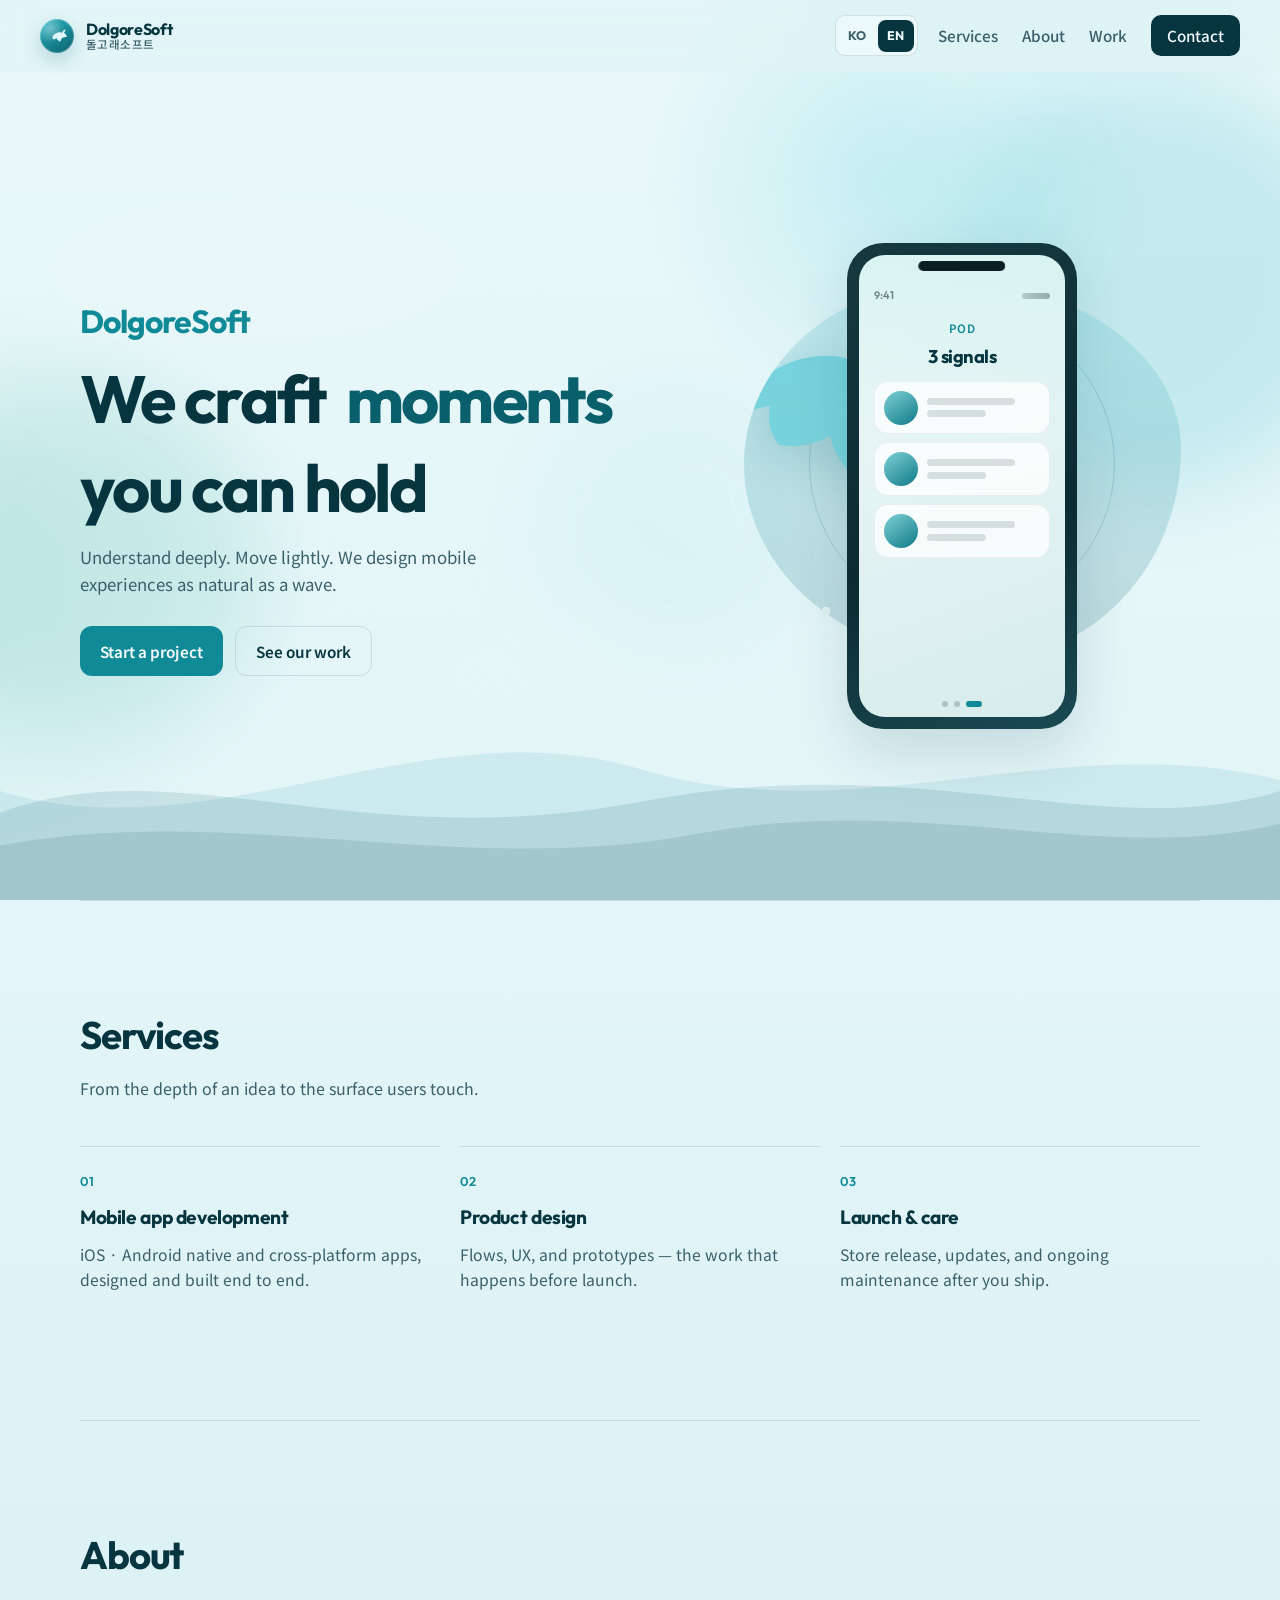
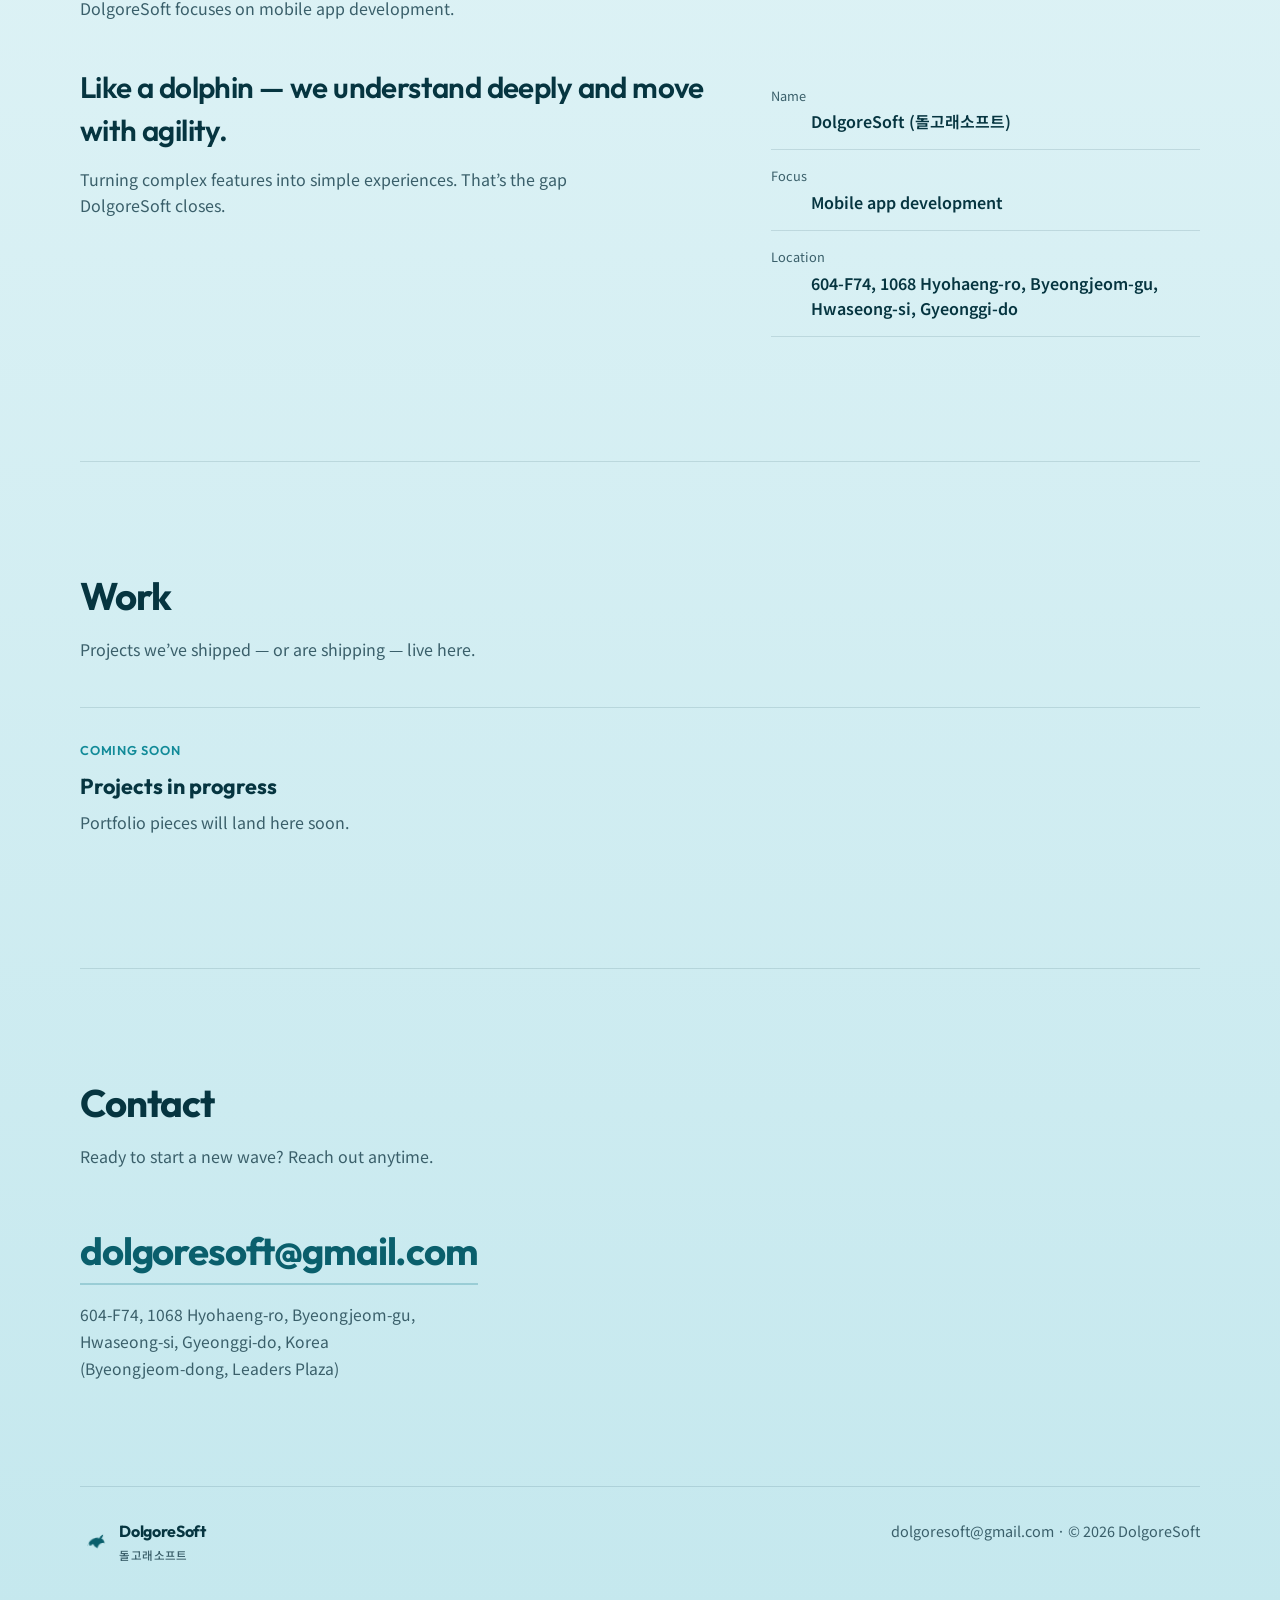
==== commit c27cb090: "Add Google AdSense code and ads.txt Co-Authored-By: Claude Opus 5.5 <noreply@anthropic.com>" ====
--- a/en/index.html
+++ b/en/index.html
@@ -21,6 +21,8 @@
       rel="stylesheet"
     />
     <link rel="stylesheet" href="../styles.css" />
+    <script async src="https://pagead2.googlesyndication.com/pagead/js/adsbygoogle.js?client=ca-pub-4579434474067753"
+     crossorigin="anonymous"></script>
   </head>
   <body>
     <div class="ambient" aria-hidden="true">
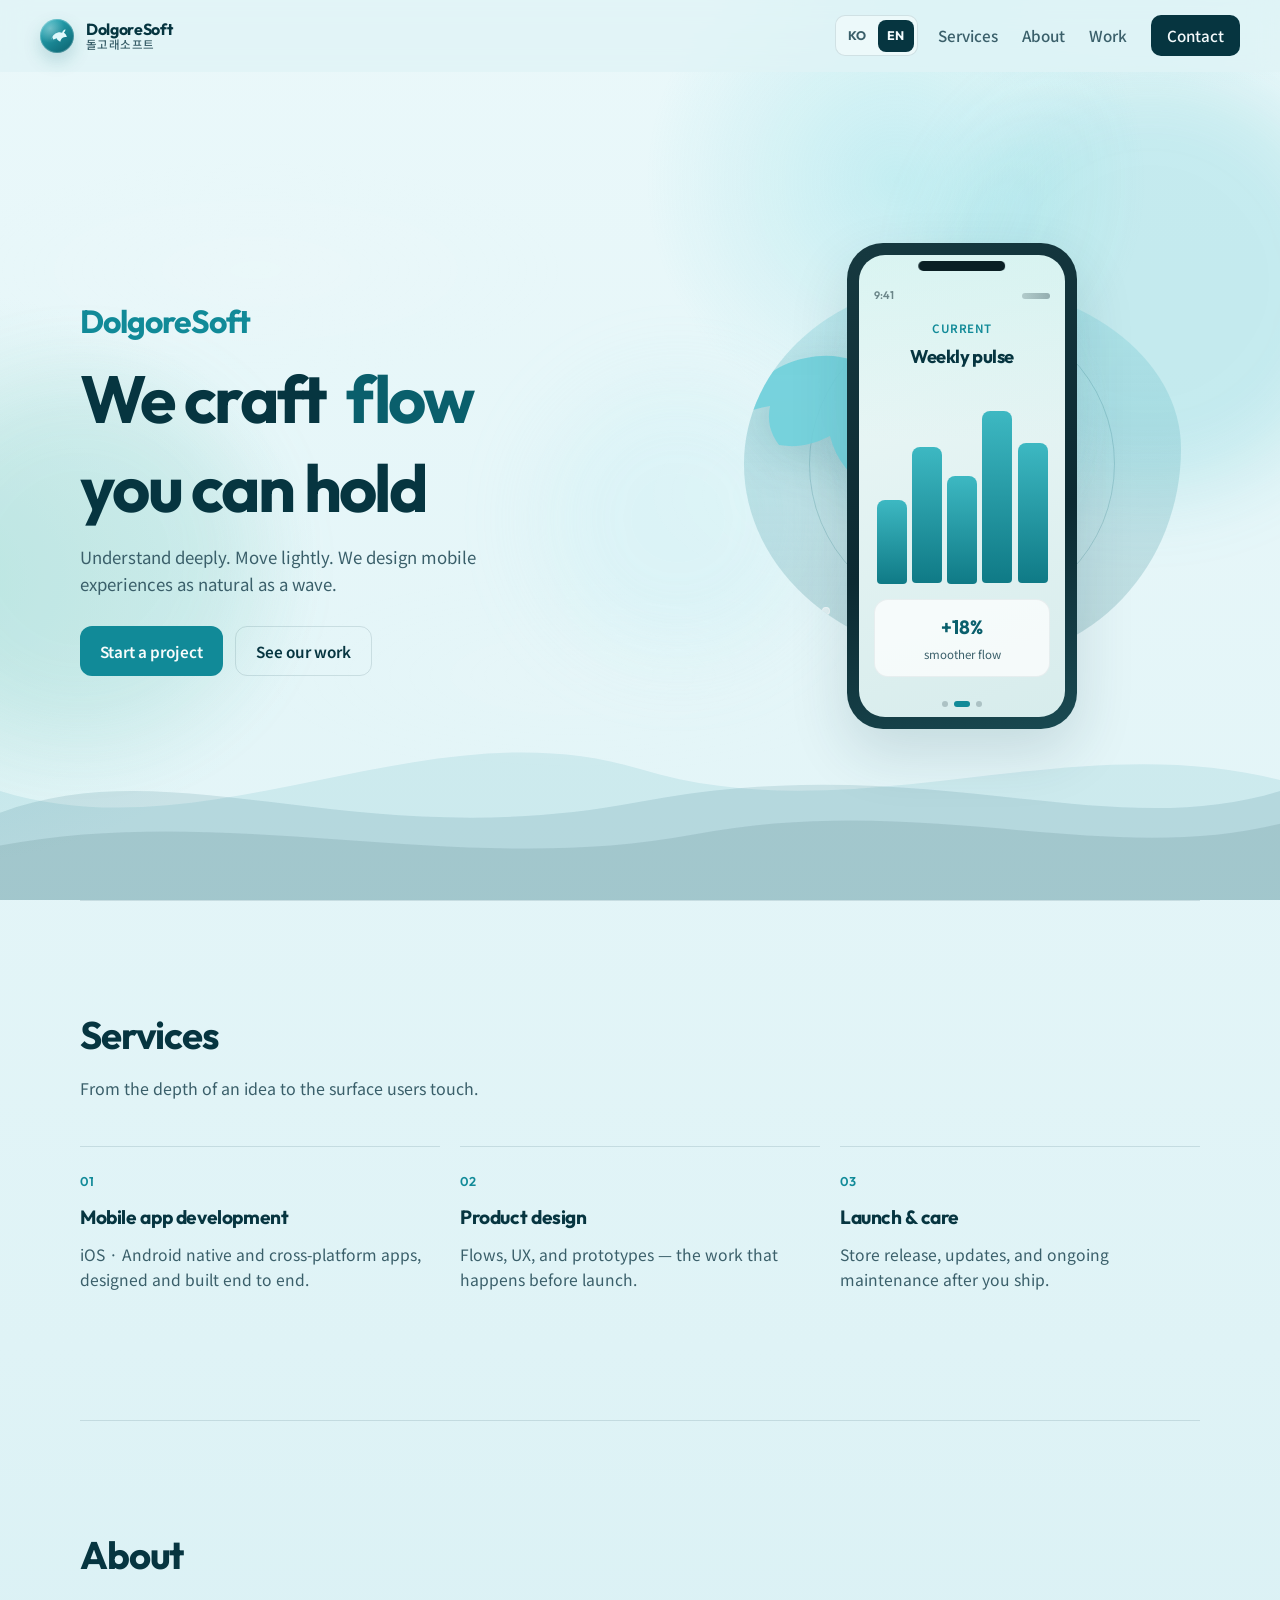
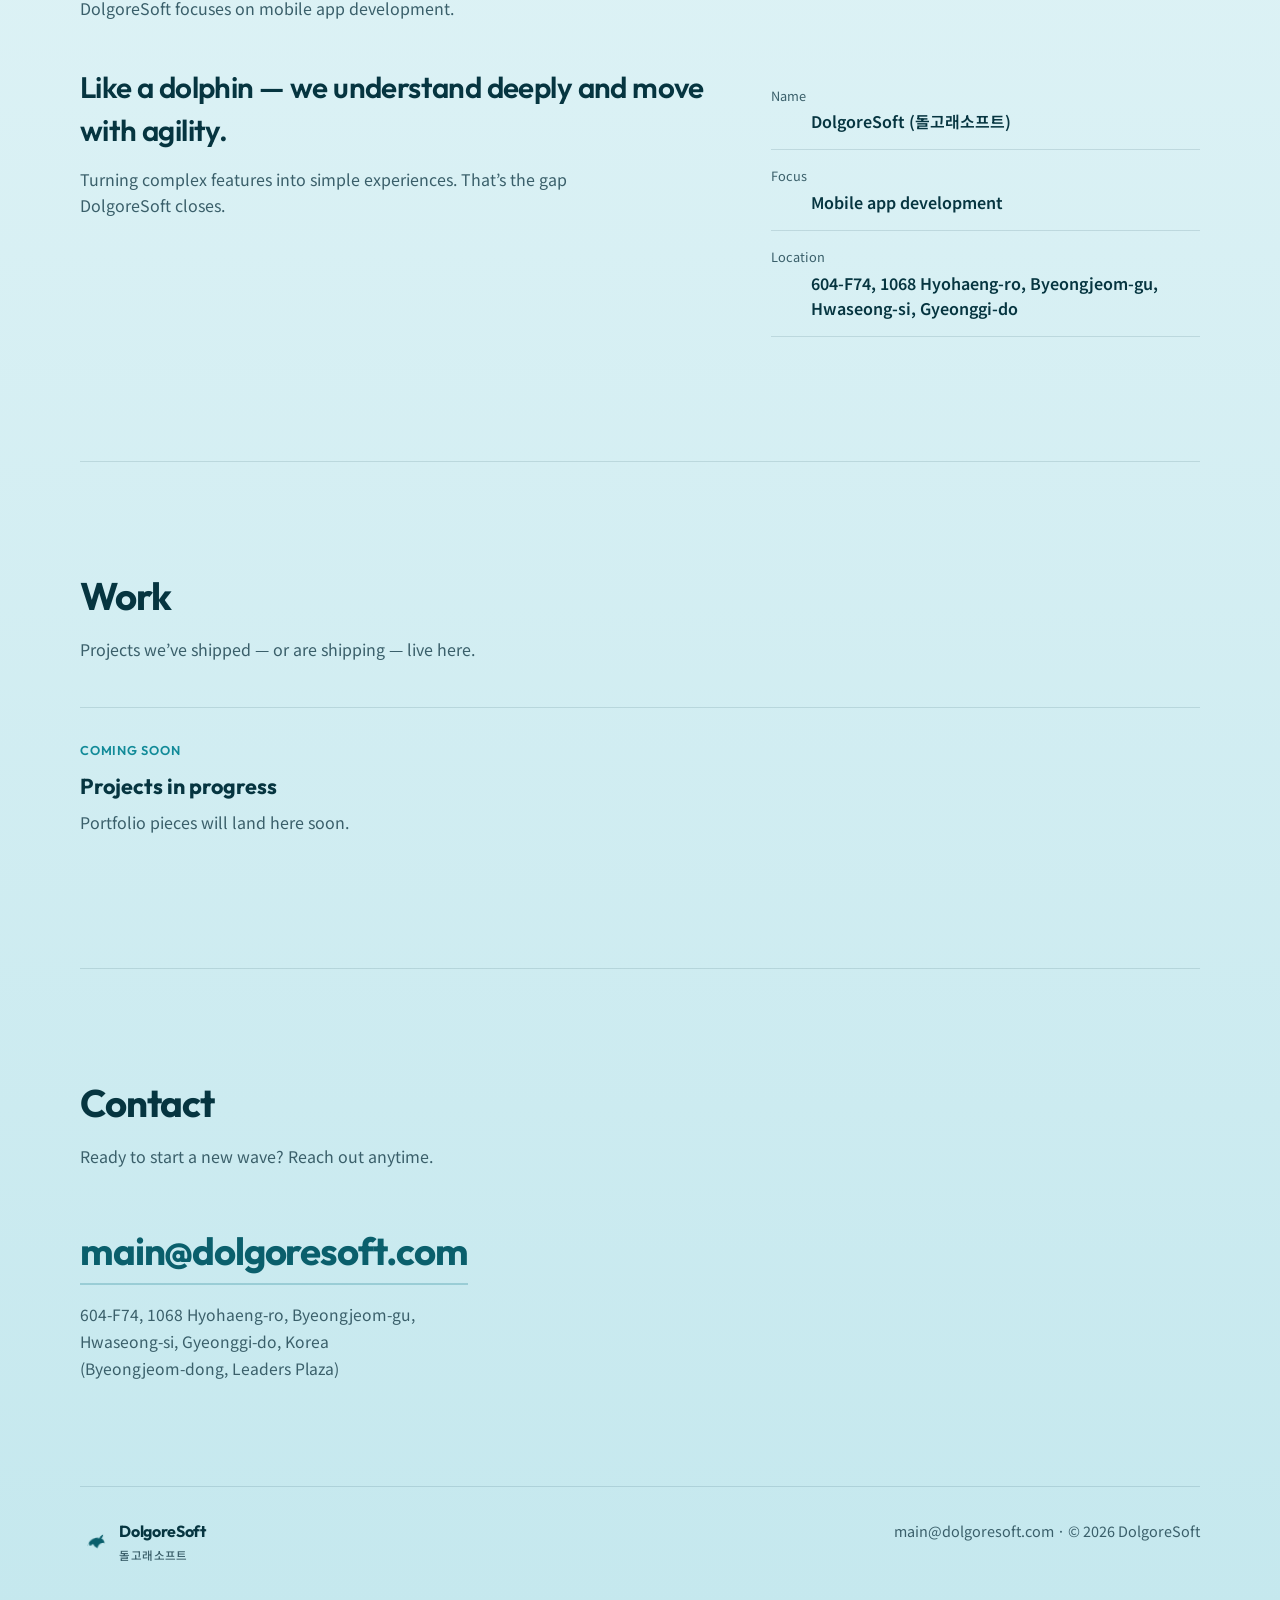
==== commit 1bf5d7fc: "Change contact email to main@dolgoresoft.com Co-Authored-By: Claude Opus 5.5 <noreply@anthropic.com>" ====
--- a/en/index.html
+++ b/en/index.html
@@ -297,8 +297,8 @@
           <p>Ready to start a new wave? Reach out anytime.</p>
         </div>
         <div class="contact-block" data-reveal-item>
-          <a class="contact-link" href="mailto:dolgoresoft@gmail.com">
-            dolgoresoft@gmail.com
+          <a class="contact-link" href="mailto:main@dolgoresoft.com">
+            main@dolgoresoft.com
           </a>
           <address class="contact-address">
             604-F74, 1068 Hyohaeng-ro, Byeongjeom-gu,<br />
@@ -325,7 +325,7 @@
         </div>
       </div>
       <p>
-        <a href="mailto:dolgoresoft@gmail.com">dolgoresoft@gmail.com</a>
+        <a href="mailto:main@dolgoresoft.com">main@dolgoresoft.com</a>
         · © <span id="year"></span> DolgoreSoft
       </p>
     </footer>
